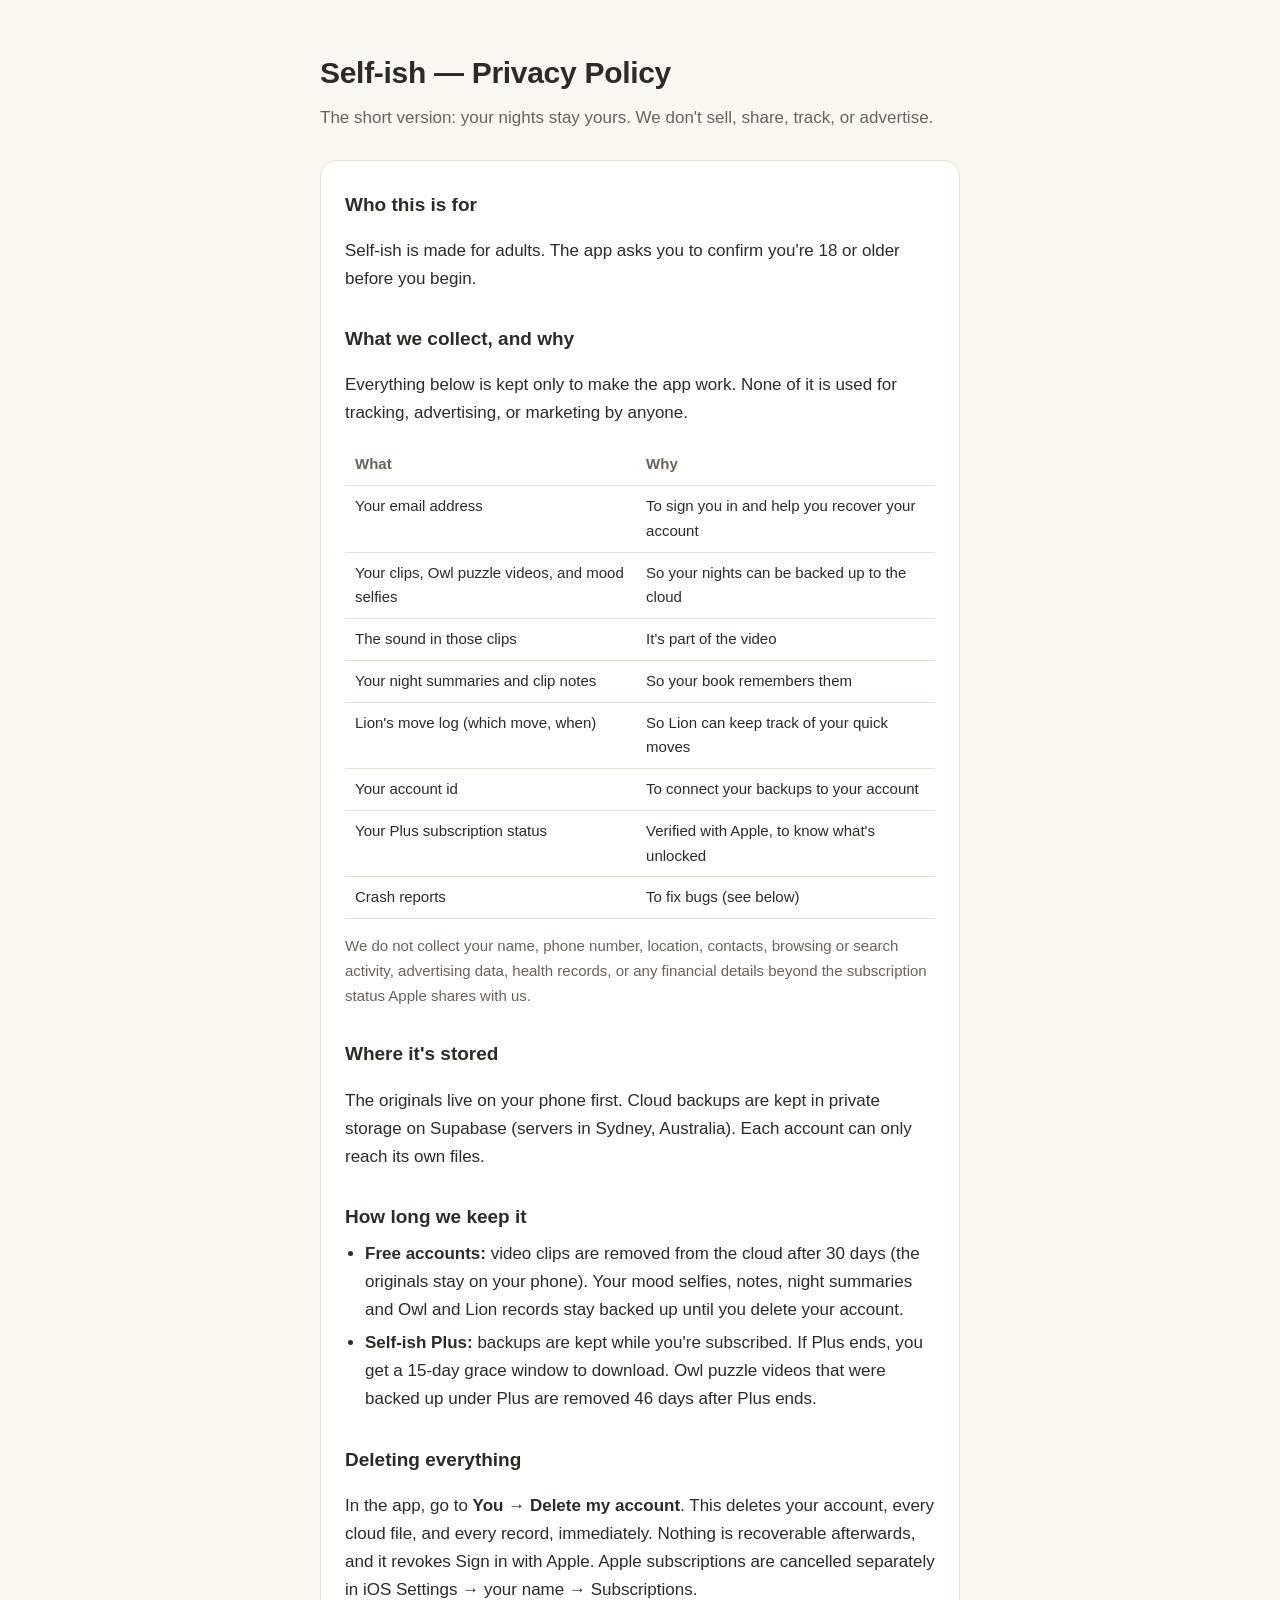
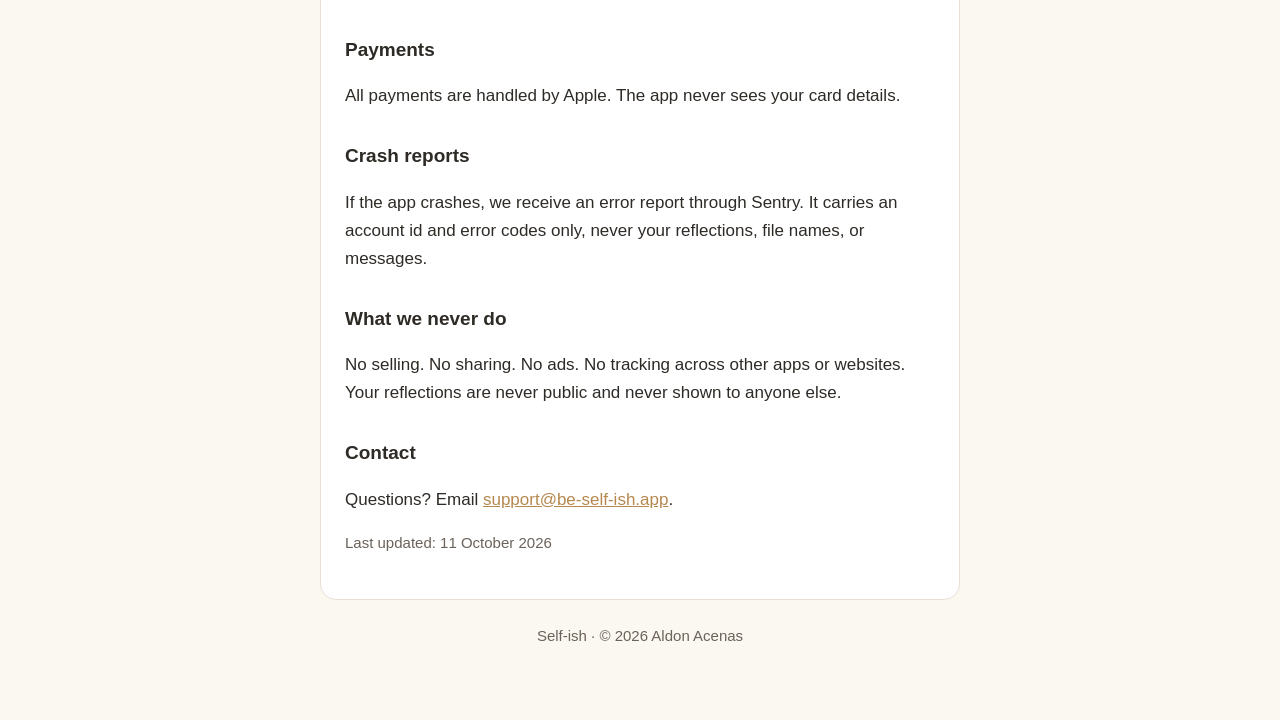
==== privacy.html @ 9ab93817 "Add files via upload" ====
<!doctype html>
<html lang="en">
<head>
<meta charset="utf-8">
<meta name="viewport" content="width=device-width, initial-scale=1">
<title>Self-ish — Privacy Policy</title>
<style>
  :root { --ink:#2e2a26; --soft:#6b625a; --bg:#fbf7f1; --card:#ffffff; --line:#e9e0d4; --accent:#b5884e; }
  * { box-sizing: border-box; }
  body { margin:0; background:var(--bg); color:var(--ink);
    font:17px/1.65 -apple-system,BlinkMacSystemFont,"Segoe UI",Roboto,Helvetica,Arial,sans-serif; }
  .wrap { max-width:680px; margin:0 auto; padding:48px 20px 72px; }
  header { margin-bottom:28px; }
  h1 { font-size:30px; margin:0 0 6px; letter-spacing:-0.01em; }
  .sub { color:var(--soft); margin:0; }
  main { background:var(--card); border:1px solid var(--line); border-radius:16px; padding:28px 24px; }
  h2 { font-size:19px; margin:30px 0 8px; }
  h2:first-child { margin-top:0; }
  p, li { color:var(--ink); }
  ul { padding-left:20px; margin:8px 0; }
  li { margin:5px 0; }
  a { color:var(--accent); }
  .muted { color:var(--soft); font-size:15px; }
  footer { margin-top:24px; text-align:center; }
  table { width:100%; border-collapse:collapse; margin:10px 0; font-size:15px; }
  th, td { text-align:left; padding:8px 10px; border-bottom:1px solid var(--line); vertical-align:top; }
  th { color:var(--soft); font-weight:600; }
</style>
</head>
<body>
<div class="wrap">
  <header>
    <h1>Self-ish — Privacy Policy</h1>
    <p class="sub">The short version: your nights stay yours. We don't sell, share, track, or advertise.</p>
  </header>

  <main>
    <h2>Who this is for</h2>
    <p>Self-ish is made for adults. The app asks you to confirm you're 18 or older before you begin.</p>

    <h2>What we collect, and why</h2>
    <p>Everything below is kept only to make the app work. None of it is used for tracking, advertising, or marketing by anyone.</p>
    <table>
      <tr><th>What</th><th>Why</th></tr>
      <tr><td>Your email address</td><td>To sign you in and help you recover your account</td></tr>
      <tr><td>Your clips, Owl puzzle videos, and mood selfies</td><td>So your nights can be backed up to the cloud</td></tr>
      <tr><td>The sound in those clips</td><td>It's part of the video</td></tr>
      <tr><td>Your night summaries and clip notes</td><td>So your book remembers them</td></tr>
      <tr><td>Lion's move log (which move, when)</td><td>So Lion can keep track of your quick moves</td></tr>
      <tr><td>Your account id</td><td>To connect your backups to your account</td></tr>
      <tr><td>Your Plus subscription status</td><td>Verified with Apple, to know what's unlocked</td></tr>
      <tr><td>Crash reports</td><td>To fix bugs (see below)</td></tr>
    </table>
    <p class="muted">We do not collect your name, phone number, location, contacts, browsing or search activity, advertising data, health records, or any financial details beyond the subscription status Apple shares with us.</p>

    <h2>Where it's stored</h2>
    <p>The originals live on your phone first. Cloud backups are kept in private storage on Supabase (servers in Sydney, Australia). Each account can only reach its own files.</p>

    <h2>How long we keep it</h2>
    <ul>
      <li><strong>Free accounts:</strong> video clips are removed from the cloud after 30 days (the originals stay on your phone). Your mood selfies, notes, night summaries and Owl and Lion records stay backed up until you delete your account.</li>
      <li><strong>Self-ish Plus:</strong> backups are kept while you're subscribed. If Plus ends, you get a 15-day grace window to download. Owl puzzle videos that were backed up under Plus are removed 46 days after Plus ends.</li>
    </ul>

    <h2>Deleting everything</h2>
    <p>In the app, go to <strong>You → Delete my account</strong>. This deletes your account, every cloud file, and every record, immediately. Nothing is recoverable afterwards, and it revokes Sign in with Apple. Apple subscriptions are cancelled separately in iOS Settings → your name → Subscriptions.</p>

    <h2>Payments</h2>
    <p>All payments are handled by Apple. The app never sees your card details.</p>

    <h2>Crash reports</h2>
    <p>If the app crashes, we receive an error report through Sentry. It carries an account id and error codes only, never your reflections, file names, or messages.</p>

    <h2>What we never do</h2>
    <p>No selling. No sharing. No ads. No tracking across other apps or websites. Your reflections are never public and never shown to anyone else.</p>

    <h2>Contact</h2>
    <p>Questions? Email <a href="mailto:support@be-self-ish.app">support@be-self-ish.app</a>.</p>
    <p class="muted">Last updated: 11 October 2026</p>
  </main>

  <footer class="muted">Self-ish · © 2026 Aldon Acenas</footer>
</div>
</body>
</html>
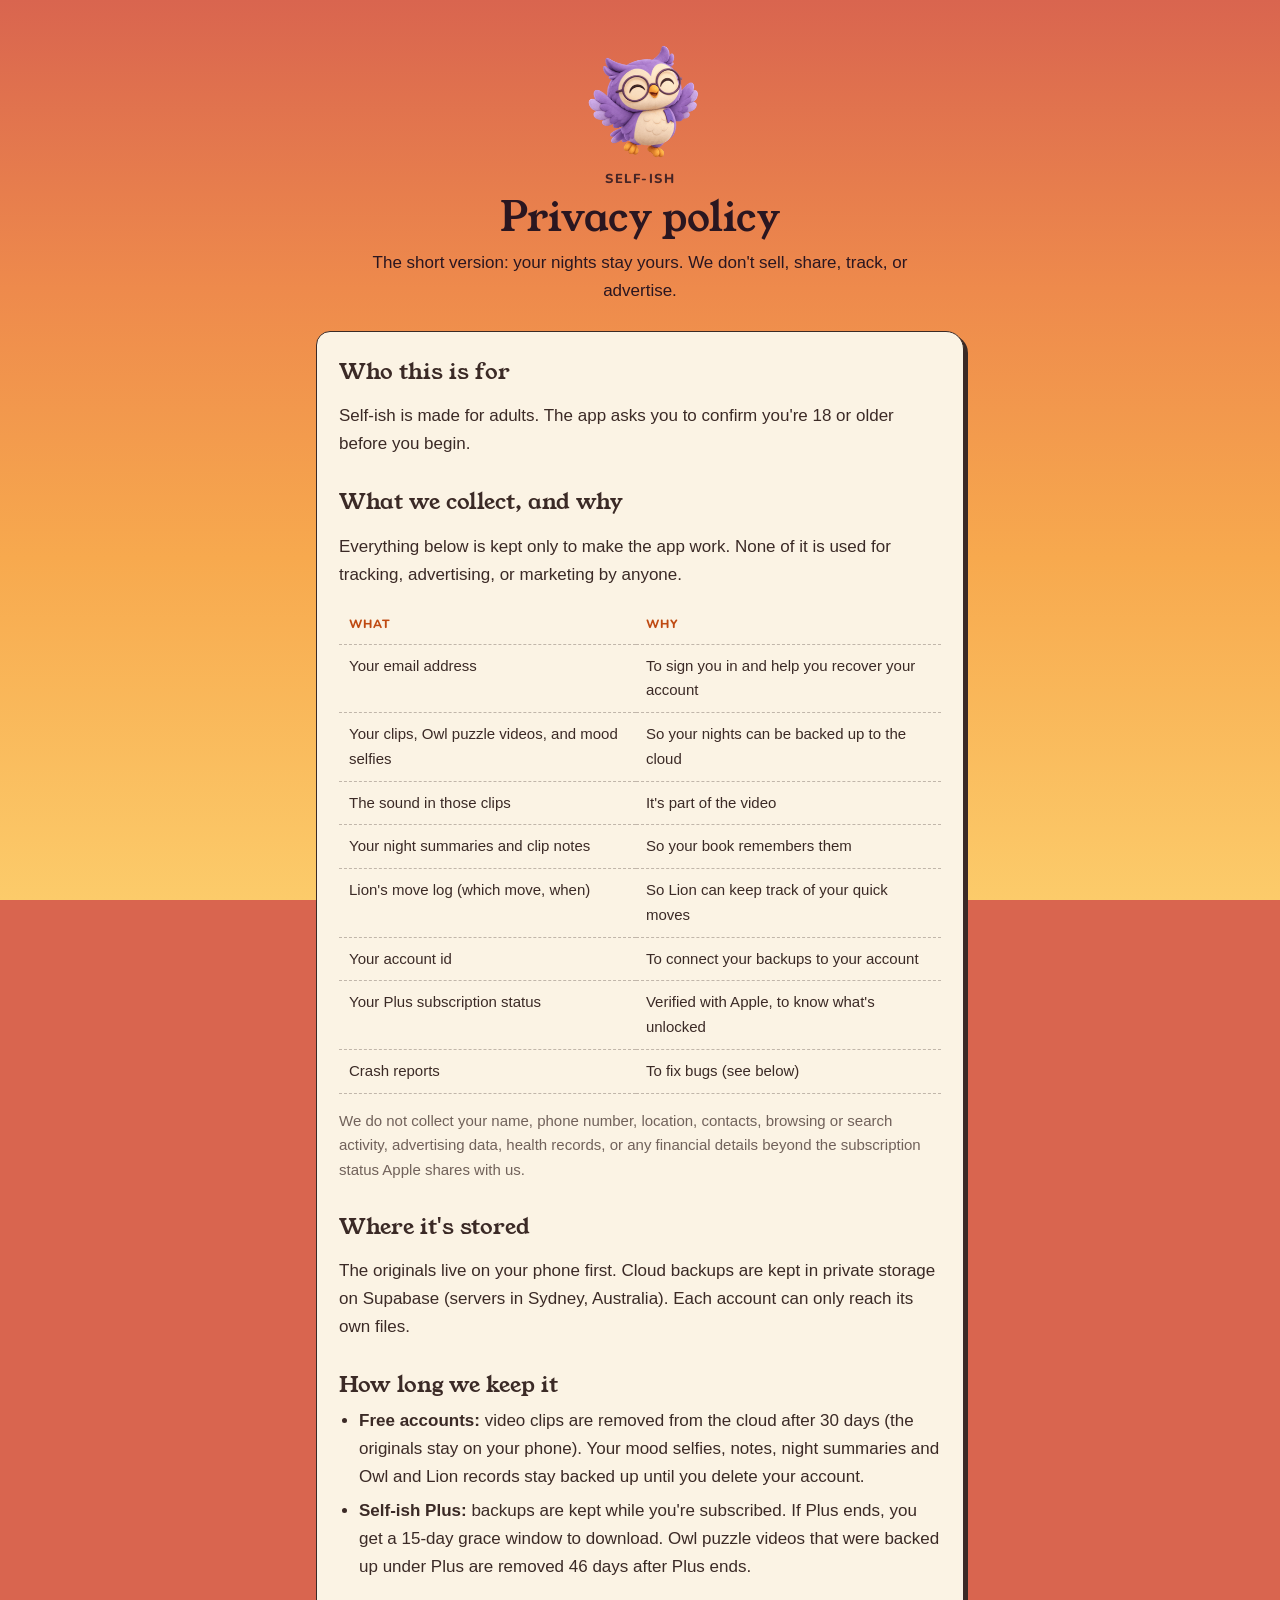
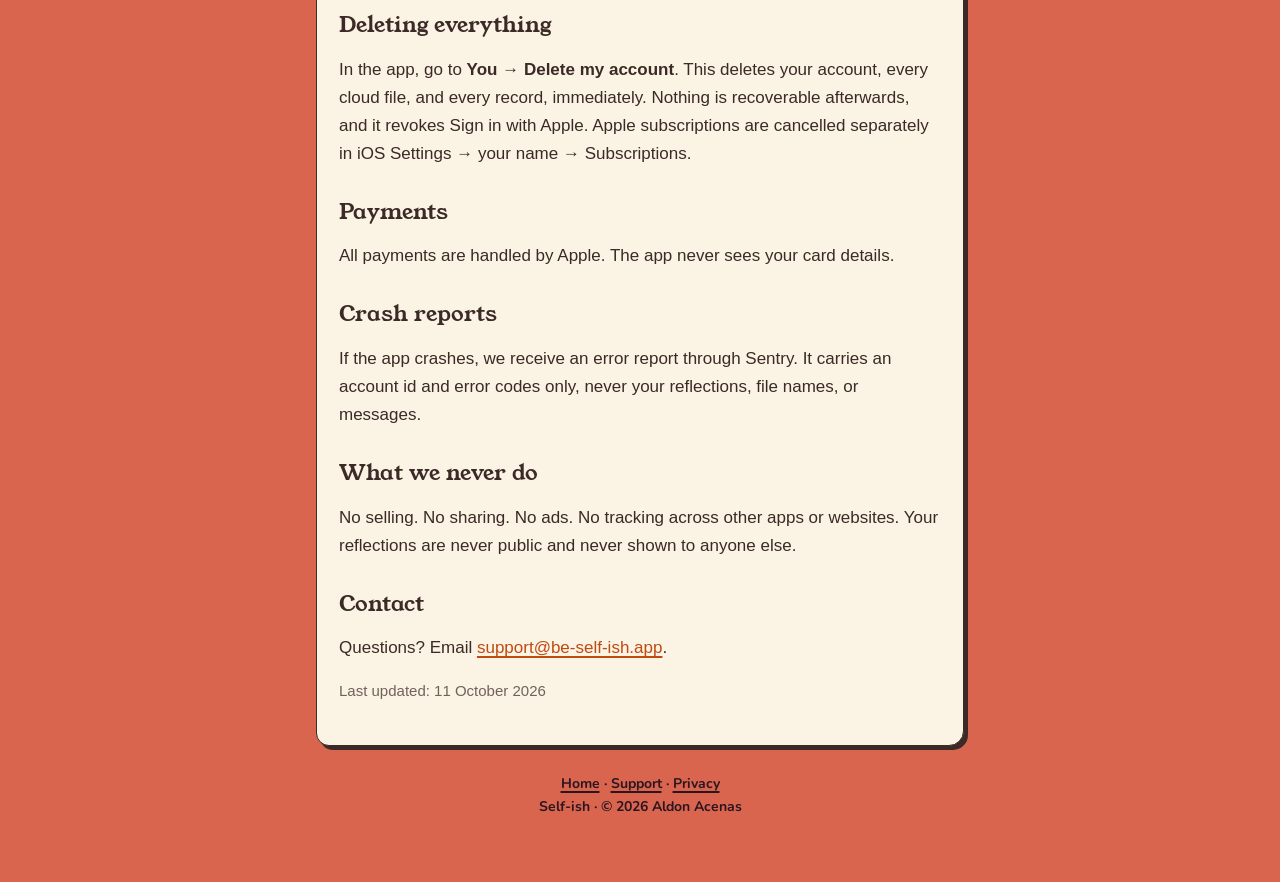
==== commit b2caa330: "Add files via upload" ====
--- a/privacy.html
+++ b/privacy.html
@@ -3,34 +3,21 @@
 <head>
 <meta charset="utf-8">
 <meta name="viewport" content="width=device-width, initial-scale=1">
-<title>Self-ish — Privacy Policy</title>
-<style>
-  :root { --ink:#2e2a26; --soft:#6b625a; --bg:#fbf7f1; --card:#ffffff; --line:#e9e0d4; --accent:#b5884e; }
-  * { box-sizing: border-box; }
-  body { margin:0; background:var(--bg); color:var(--ink);
-    font:17px/1.65 -apple-system,BlinkMacSystemFont,"Segoe UI",Roboto,Helvetica,Arial,sans-serif; }
-  .wrap { max-width:680px; margin:0 auto; padding:48px 20px 72px; }
-  header { margin-bottom:28px; }
-  h1 { font-size:30px; margin:0 0 6px; letter-spacing:-0.01em; }
-  .sub { color:var(--soft); margin:0; }
-  main { background:var(--card); border:1px solid var(--line); border-radius:16px; padding:28px 24px; }
-  h2 { font-size:19px; margin:30px 0 8px; }
-  h2:first-child { margin-top:0; }
-  p, li { color:var(--ink); }
-  ul { padding-left:20px; margin:8px 0; }
-  li { margin:5px 0; }
-  a { color:var(--accent); }
-  .muted { color:var(--soft); font-size:15px; }
-  footer { margin-top:24px; text-align:center; }
-  table { width:100%; border-collapse:collapse; margin:10px 0; font-size:15px; }
-  th, td { text-align:left; padding:8px 10px; border-bottom:1px solid var(--line); vertical-align:top; }
-  th { color:var(--soft); font-weight:600; }
-</style>
+<title>Privacy policy · Self-ish</title>
+<meta name="description" content="How Self-ish looks after your data: your nights stay yours.">
+<meta name="theme-color" content="#d9654f">
+<link rel="icon" href="img/otter.png">
+<link rel="preconnect" href="https://fonts.googleapis.com">
+<link rel="preconnect" href="https://fonts.gstatic.com" crossorigin>
+<link href="https://fonts.googleapis.com/css2?family=Young+Serif&family=Nunito:wght@700;800&display=swap" rel="stylesheet">
+<link rel="stylesheet" href="style.css">
 </head>
 <body>
 <div class="wrap">
   <header>
-    <h1>Self-ish — Privacy Policy</h1>
+    <img class="creature" src="img/owl.png" alt="Owl, smiling">
+    <p class="kicker">Self-ish</p>
+    <h1>Privacy policy</h1>
     <p class="sub">The short version: your nights stay yours. We don't sell, share, track, or advertise.</p>
   </header>
 
@@ -79,7 +66,10 @@
     <p class="muted">Last updated: 11 October 2026</p>
   </main>
 
-  <footer class="muted">Self-ish · © 2026 Aldon Acenas</footer>
+  <footer>
+    <a href="index.html">Home</a> · <a href="support.html">Support</a> · <a href="privacy.html">Privacy</a><br>
+    Self-ish · © 2026 Aldon Acenas
+  </footer>
 </div>
 </body>
 </html>
--- a/style.css
+++ b/style.css
@@ -0,0 +1,243 @@
+/* Self-ish, Storybook Lamplight (docs/Self-ish_Brand_V2.md):
+   the dusk sky outside the room's window behind everything, parchment cards
+   cut from the page with an ink outline and a hard shadow, Young Serif
+   titles, Nunito labels, burnt-orange links. At night, the night sky. */
+
+:root {
+  --ink: #3b2a26;
+  --ink-soft: rgba(59, 42, 38, 0.72);
+  --parchment: #fbf3e4;
+  --cream: #fef9f3;
+  --orange: #bf4a12;
+  --pin: #e4631d;
+  --sky: linear-gradient(180deg, #d9654f 0%, #ee8a4c 32%, #f7a94e 62%, #fccb6a 100%);
+  --sky-ink: #2a1620;
+}
+
+@media (prefers-color-scheme: dark) {
+  :root {
+    --sky: linear-gradient(180deg, #120c2b 0%, #241746 45%, #3b2667 100%);
+    --sky-ink: #fff9f3;
+  }
+}
+
+* { box-sizing: border-box; }
+
+html { background: #d9654f; }
+
+body {
+  margin: 0;
+  min-height: 100vh;
+  background: var(--sky);
+  background-attachment: fixed;
+  color: var(--ink);
+  font: 17px/1.65 -apple-system, BlinkMacSystemFont, "Segoe UI", sans-serif;
+  -webkit-font-smoothing: antialiased;
+}
+
+.wrap {
+  max-width: 680px;
+  margin: 0 auto;
+  padding: 40px 16px 64px;
+}
+
+/* The page's companion, then the title, on the sky. */
+header {
+  text-align: center;
+  color: var(--sky-ink);
+  margin-bottom: 26px;
+}
+.creature { width: 120px; height: auto; display: block; margin: 0 auto -6px; }
+/* The three friends as a photo pinned into the book. */
+.photo {
+  position: relative;
+  display: block;
+  width: min(300px, 78%);
+  margin: 14px auto 18px;
+  background: #fffdf8;
+  padding: 10px 10px 14px;
+  box-shadow: 0 10px 24px rgba(30, 18, 28, 0.35);
+  transform: rotate(-2deg);
+}
+.photo img { display: block; width: 100%; height: auto; }
+.photo::before {
+  content: "";
+  position: absolute;
+  top: -9px;
+  left: 50%;
+  width: 18px;
+  height: 18px;
+  margin-left: -9px;
+  border-radius: 50%;
+  background: radial-gradient(circle at 35% 30%, #f6a06b, var(--pin) 55%, #a8410e);
+  box-shadow: 1px 2px 2px rgba(0, 0, 0, 0.35);
+}
+
+.kicker {
+  font-family: "Nunito", sans-serif;
+  font-weight: 800;
+  font-size: 13px;
+  letter-spacing: 1.5px;
+  text-transform: uppercase;
+  margin: 0 0 4px;
+  opacity: 0.85;
+}
+
+h1 {
+  font-family: "Young Serif", Georgia, serif;
+  font-weight: 400;
+  font-size: clamp(30px, 7vw, 40px);
+  line-height: 1.15;
+  margin: 0 0 8px;
+}
+
+.sub {
+  margin: 0 auto;
+  max-width: 34em;
+  font-size: 17px;
+}
+/* Header text follows the sky (dark by day, cream at night). */
+header p { color: inherit; }
+
+/* A parchment card cut from the page. */
+main {
+  background: var(--parchment);
+  border: 1.5px solid var(--ink);
+  border-radius: 14px 18px 15px 13px;
+  box-shadow: 4px 4px 0 var(--ink);
+  padding: 26px 22px;
+}
+
+h2 {
+  font-family: "Young Serif", Georgia, serif;
+  font-weight: 400;
+  font-size: 22px;
+  line-height: 1.25;
+  margin: 30px 0 8px;
+}
+main > h2:first-child, section:first-child > h2:first-child { margin-top: 0; }
+
+h3 {
+  font-family: "Nunito", sans-serif;
+  font-weight: 800;
+  font-size: 17px;
+  margin: 22px 0 4px;
+}
+
+p, li { color: var(--ink); }
+ul { padding-left: 20px; margin: 8px 0; }
+li { margin: 6px 0; }
+strong { font-weight: 700; }
+
+a {
+  color: var(--orange);
+  text-decoration-thickness: 1.5px;
+  text-underline-offset: 3px;
+}
+
+.muted { color: var(--ink-soft); font-size: 15px; }
+
+/* Tables read as rows on the parchment. */
+table { width: 100%; border-collapse: collapse; margin: 12px 0; font-size: 15px; }
+th, td {
+  text-align: left;
+  padding: 9px 10px;
+  border-bottom: 1px dashed rgba(59, 42, 38, 0.3);
+  vertical-align: top;
+}
+th {
+  font-family: "Nunito", sans-serif;
+  font-weight: 800;
+  font-size: 12px;
+  letter-spacing: 1px;
+  text-transform: uppercase;
+  color: var(--orange);
+}
+
+/* Buttons: parchment cards with a hard shadow that presses flat. */
+.nav {
+  display: flex;
+  flex-wrap: wrap;
+  gap: 12px;
+  justify-content: center;
+  margin: 18px 0 0;
+}
+.button {
+  display: inline-block;
+  font-family: "Nunito", sans-serif;
+  font-weight: 800;
+  font-size: 16px;
+  color: var(--ink);
+  text-decoration: none;
+  background: var(--parchment);
+  border: 1.5px solid var(--ink);
+  border-radius: 9px 11px 7px 9px;
+  box-shadow: 3px 3px 0 var(--ink);
+  padding: 12px 20px;
+  min-height: 44px;
+  transition: transform 0.08s, box-shadow 0.08s;
+}
+.button.primary { background: var(--orange); color: var(--parchment); }
+.button:active { transform: translate(2px, 2px); box-shadow: 1px 1px 0 var(--ink); }
+
+/* An orange push-pin with a paper tag, like the book's photos. */
+.pin {
+  display: inline-flex;
+  flex-direction: column;
+  align-items: center;
+  margin-bottom: 10px;
+}
+.pin::before {
+  content: "";
+  width: 16px;
+  height: 16px;
+  border-radius: 50%;
+  background: radial-gradient(circle at 35% 30%, #f6a06b, var(--pin) 55%, #a8410e);
+  box-shadow: 1px 2px 2px rgba(0, 0, 0, 0.3);
+}
+.pin span {
+  margin-top: -3px;
+  font-family: "Nunito", sans-serif;
+  font-weight: 800;
+  font-size: 12px;
+  background: var(--parchment);
+  border: 1.5px solid var(--ink);
+  border-radius: 6px;
+  box-shadow: 2px 2px 0 var(--ink);
+  padding: 1px 8px;
+}
+
+footer {
+  margin-top: 26px;
+  text-align: center;
+  color: var(--sky-ink);
+  font-family: "Nunito", sans-serif;
+  font-weight: 700;
+  font-size: 14px;
+}
+footer a { color: var(--sky-ink); }
+
+@media (max-width: 420px) {
+  main { padding: 22px 16px; }
+  th, td { padding: 8px 6px; }
+}
+
+/* Support: the contact box and the questions. */
+.contact {
+  background: var(--cream);
+  border: 1.5px dashed var(--ink);
+  border-radius: 12px;
+  padding: 14px 16px;
+  margin: 0 0 8px;
+}
+.contact strong {
+  font-family: "Nunito", sans-serif;
+  font-weight: 800;
+}
+.q {
+  font-family: "Nunito", sans-serif;
+  font-weight: 800;
+  font-size: 17px;
+  margin: 22px 0 2px;
+}
+.q + p { margin-top: 2px; }
